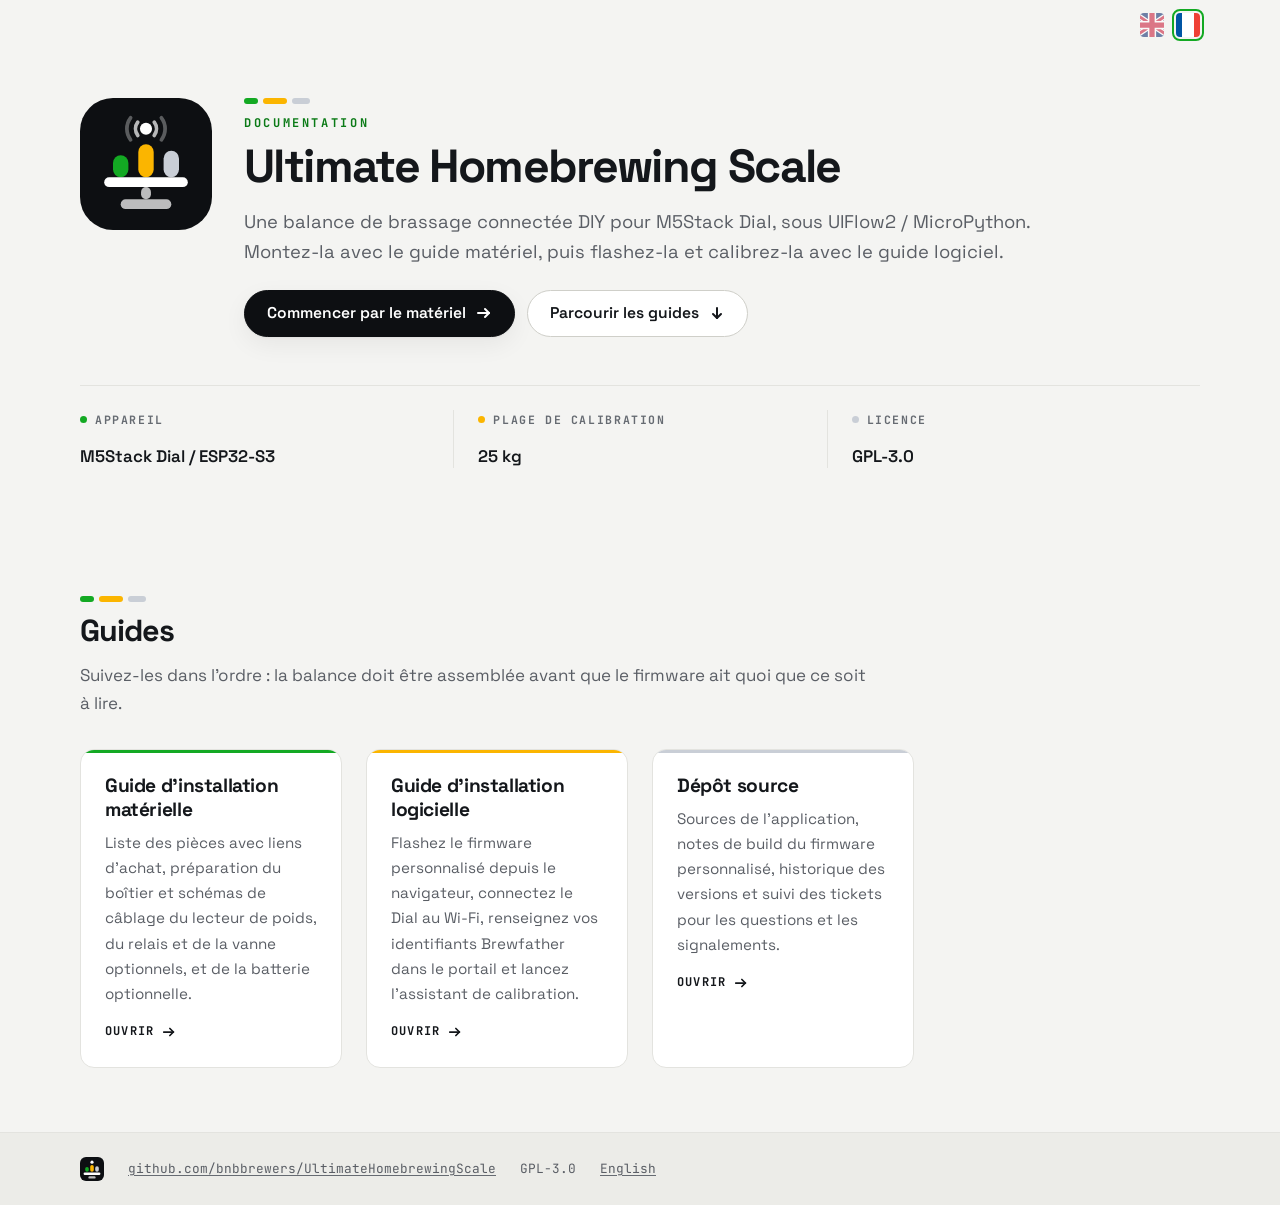
==== docs/fr/index.html @ 586615c9 "feat(docs): rebuild the documentation site on the UHS styleguide Replace the per-page inline CSS of " ====
<!doctype html>
<html lang="fr">
  <head>
    <meta charset="utf-8">
    <meta name="viewport" content="width=device-width, initial-scale=1">
    <title>Ultimate Homebrewing Scale — Documentation</title>
    <meta
      name="description"
      content="Documentation de l'Ultimate Homebrewing Scale, une balance de brassage connectée DIY pour M5Stack Dial : guides d'installation matérielle et logicielle."
    >
    <link rel="stylesheet" href="../assets/css/uhs-docs.css">
    <link rel="icon" type="image/png" sizes="32x32" href="../assets/logo/uhs-logo-dark-32.png">
    <link rel="icon" type="image/png" sizes="16x16" href="../assets/logo/uhs-logo-dark-16.png">
    <link rel="apple-touch-icon" sizes="180x180" href="../assets/logo/uhs-logo-dark-180.png">
    <meta property="og:image" content="https://bnbbrewers.github.io/UltimateHomebrewingScale/assets/logo/uhs-logo-dark-1024.png">
  </head>
  <body>
    <a class="uhs-skip" href="#main">Aller au contenu</a>

    <header class="uhs-header">
      <div class="wrap">
        <nav class="uhs-lang" aria-label="Langue">
          <a href="../" hreflang="en" lang="en" title="English" aria-label="English"><img src="../assets/flags/en.svg" alt="" width="24" height="24"></a>
          <a href="./" hreflang="fr" lang="fr" aria-current="true" title="Français" aria-label="Français"><img src="../assets/flags/fr.svg" alt="" width="24" height="24"></a>
        </nav>
      </div>
    </header>

    <section class="uhs-hero" aria-labelledby="page-title">
      <div class="wrap">
        <div class="uhs-hero__head">
          <svg class="uhs-hero__logo" viewBox="0 0 120 120" role="img" aria-label="Ultimate Homebrewing Scale">
            <rect width="120" height="120" rx="30" fill="#0D0F12"/>
            <g fill="none" stroke="#FFFFFF" stroke-width="3.4" stroke-linecap="round">
              <path d="M46 38A16.5 16.5 0 0 1 46 18" stroke-opacity=".32"/>
              <path d="M74 18A16.5 16.5 0 0 1 74 38" stroke-opacity=".32"/>
              <path d="M52.5 34A10 10 0 0 1 52.5 22" stroke-opacity=".7"/>
              <path d="M67.5 22A10 10 0 0 1 67.5 34" stroke-opacity=".7"/>
            </g>
            <circle cx="60" cy="28" r="5.5" fill="#FFFFFF"/>
            <rect x="30" y="52" width="14" height="20" rx="7" fill="#13A923"/>
            <rect x="53" y="42" width="14" height="30" rx="7" fill="#FBB500"/>
            <rect x="76" y="48" width="14" height="24" rx="7" fill="#C9CED6"/>
            <rect x="22" y="72" width="76" height="9" rx="4.5" fill="#FFFFFF"/>
            <rect x="55.5" y="81" width="9" height="11" rx="4.5" fill="#FFFFFF" fill-opacity=".72"/>
            <rect x="37" y="92" width="46" height="9" rx="4.5" fill="#FFFFFF" fill-opacity=".72"/>
          </svg>

          <div class="uhs-hero__text">
            <span class="uhs-rule" aria-hidden="true"><i></i><i></i><i></i></span>
            <p class="uhs-eyebrow">Documentation</p>
            <h1 id="page-title">Ultimate Homebrewing Scale</h1>
            <p class="uhs-lede">
              Une balance de brassage connectée DIY pour M5Stack Dial, sous UIFlow2 / MicroPython.
              Montez-la avec le guide matériel, puis flashez-la et calibrez-la avec le guide logiciel.
            </p>
            <div class="uhs-actions">
              <a class="uhs-btn" href="../HardwareInstallationGuide/fr/">
                Commencer par le matériel
                <svg width="16" height="16" viewBox="0 0 16 16" fill="none" stroke="currentColor" stroke-width="2" stroke-linecap="round" stroke-linejoin="round" aria-hidden="true"><path d="M2 8h11"/><path d="M9 4l4 4-4 4"/></svg>
              </a>
              <a class="uhs-btn uhs-btn--ghost" href="#guides">
                Parcourir les guides
                <svg width="16" height="16" viewBox="0 0 16 16" fill="none" stroke="currentColor" stroke-width="2" stroke-linecap="round" stroke-linejoin="round" aria-hidden="true"><path d="M8 3v10"/><path d="M4 9l4 4 4-4"/></svg>
              </a>
            </div>
          </div>
        </div>

        <div class="uhs-facts">
          <div>
            <p class="uhs-facts__label">Appareil</p>
            <p class="uhs-facts__value">M5Stack Dial / ESP32-S3</p>
          </div>
          <div>
            <p class="uhs-facts__label">Plage de calibration</p>
            <p class="uhs-facts__value">25 kg</p>
          </div>
          <div>
            <p class="uhs-facts__label">Licence</p>
            <p class="uhs-facts__value">GPL-3.0</p>
          </div>
        </div>
      </div>
    </section>

    <main id="main">
      <section id="guides" class="uhs-section">
        <div class="wrap">
          <span class="uhs-rule" aria-hidden="true"><i></i><i></i><i></i></span>
          <h2>Guides</h2>
          <p class="uhs-section__intro">
            Suivez-les dans l'ordre : la balance doit être assemblée avant que le firmware ait quoi que ce soit à lire.
          </p>

          <div class="uhs-cards">
            <a class="uhs-card uhs-card--link" href="../HardwareInstallationGuide/fr/">
              <h3>Guide d'installation matérielle</h3>
              <p>
                Liste des pièces avec liens d'achat, préparation du boîtier et schémas de câblage du lecteur de
                poids, du relais et de la vanne optionnels, et de la batterie optionnelle.
              </p>
              <span class="uhs-card__more">
                Ouvrir
                <svg width="14" height="14" viewBox="0 0 16 16" fill="none" stroke="currentColor" stroke-width="2" stroke-linecap="round" stroke-linejoin="round" aria-hidden="true"><path d="M2 8h11"/><path d="M9 4l4 4-4 4"/></svg>
              </span>
            </a>

            <a class="uhs-card uhs-card--link" href="../SoftwareInstallationGuide/fr/">
              <h3>Guide d'installation logicielle</h3>
              <p>
                Flashez le firmware personnalisé depuis le navigateur, connectez le Dial au Wi-Fi, renseignez vos
                identifiants Brewfather dans le portail et lancez l'assistant de calibration.
              </p>
              <span class="uhs-card__more">
                Ouvrir
                <svg width="14" height="14" viewBox="0 0 16 16" fill="none" stroke="currentColor" stroke-width="2" stroke-linecap="round" stroke-linejoin="round" aria-hidden="true"><path d="M2 8h11"/><path d="M9 4l4 4-4 4"/></svg>
              </span>
            </a>

            <a class="uhs-card uhs-card--link" href="https://github.com/bnbbrewers/UltimateHomebrewingScale">
              <h3>Dépôt source</h3>
              <p>
                Sources de l'application, notes de build du firmware personnalisé, historique des versions et
                suivi des tickets pour les questions et les signalements.
              </p>
              <span class="uhs-card__more">
                Ouvrir
                <svg width="14" height="14" viewBox="0 0 16 16" fill="none" stroke="currentColor" stroke-width="2" stroke-linecap="round" stroke-linejoin="round" aria-hidden="true"><path d="M2 8h11"/><path d="M9 4l4 4-4 4"/></svg>
              </span>
            </a>
          </div>
        </div>
      </section>
    </main>

    <footer class="uhs-footer">
      <div class="wrap">
        <svg viewBox="0 0 120 120" aria-hidden="true">
          <rect width="120" height="120" rx="30" fill="#0D0F12"/>
          <circle cx="60" cy="26" r="8" fill="#FFFFFF"/>
          <rect x="26" y="50" width="18" height="24" rx="9" fill="#13A923"/>
          <rect x="51" y="40" width="18" height="34" rx="9" fill="#FBB500"/>
          <rect x="76" y="46" width="18" height="28" rx="9" fill="#C9CED6"/>
          <rect x="18" y="78" width="84" height="12" rx="6" fill="#FFFFFF"/>
          <rect x="42" y="96" width="36" height="12" rx="6" fill="#FFFFFF" fill-opacity=".72"/>
        </svg>
        <a href="https://github.com/bnbbrewers/UltimateHomebrewingScale">github.com/bnbbrewers/UltimateHomebrewingScale</a>
        <span>GPL-3.0</span>
        <a href="../" hreflang="en" lang="en">English</a>
      </div>
    </footer>
  </body>
</html>
---- docs/assets/css/uhs-docs.css ----
/* Ultimate Homebrewing Scale — documentation stylesheet.
   Single stylesheet for every page published under docs/.
   DOCS_STYLEGUIDE.md is the source of truth; section numbers below match it. */

/* ------------------------------------------------------------------ fonts */
/* Self-hosted so the documentation stays readable offline from a clone. */

@font-face {
  font-family: "Space Grotesk";
  font-style: normal;
  font-weight: 300 700;
  font-display: swap;
  src: url("../fonts/space-grotesk-latin-wght-normal.woff2") format("woff2");
}

@font-face {
  font-family: "JetBrains Mono";
  font-style: normal;
  font-weight: 100 800;
  font-display: swap;
  src: url("../fonts/jetbrains-mono-latin-wght-normal.woff2") format("woff2");
}

/* ------------------------------------------------------------- §2 tokens */

:root {
  color-scheme: light dark;

  /* brand */
  --uhs-ink:        #0D0F12;
  --uhs-green:      #13A923;   /* hop   — flat fills and graphics */
  --uhs-amber:      #FBB500;   /* malt  — flat fills and graphics */
  --uhs-steel:      #C9CED6;   /* keg   — flat fills and graphics */

  /* readable variants for text on a light surface */
  --uhs-green-ink:  #0A7A16;
  --uhs-amber-ink:  #8A6200;
  --uhs-steel-ink:  #5A6270;

  /* surfaces */
  --uhs-bg:         #F4F4F2;
  --uhs-surface:    #FFFFFF;
  --uhs-surface-2:  #ECECE8;
  --uhs-border:     #E3E3DF;
  --uhs-border-strong: #CFCFC9;

  /* text */
  --uhs-text:       #14171B;
  --uhs-text-muted: #5A5E65;
  /* Styleguide 2 gives #80858C, but that is 3.37:1 on --uhs-bg and section 7
     requires 4.5:1 for text — this token labels the facts band. Darkened to
     the lightest value clearing 4.5:1 on all three light surfaces
     (bg 4.88, surface 5.37, surface-2 4.53), still lighter than
     --uhs-text-muted so the hierarchy holds. */
  --uhs-text-faint: #666B72;

  /* callout tints */
  --uhs-tint-green: #F1FAF2;
  --uhs-tint-amber: #FFF8E6;
  --uhs-tint-steel: #F2F4F7;

  /* code */
  --uhs-code-bg:    #0D0F12;
  --uhs-code-fg:    #EDEFF2;

  /* primary button — inverts in the dark theme */
  --uhs-btn-bg:       #0D0F12;
  --uhs-btn-fg:       #FFFFFF;
  --uhs-btn-bg-hover: #252A32;

  /* type */
  --uhs-font-sans: "Space Grotesk", ui-sans-serif, system-ui, "Segoe UI", sans-serif;
  --uhs-font-mono: "JetBrains Mono", ui-monospace, SFMono-Regular, Menlo, monospace;

  /* rhythm */
  --uhs-space-1: 4px;   --uhs-space-2: 8px;   --uhs-space-3: 12px;
  --uhs-space-4: 16px;  --uhs-space-5: 24px;  --uhs-space-6: 32px;
  --uhs-space-7: 48px;  --uhs-space-8: 64px;

  --uhs-radius-sm: 8px;
  --uhs-radius:    14px;
  --uhs-radius-lg: 20px;
  --uhs-radius-pill: 999px;

  --uhs-shadow: 0 1px 2px rgba(13, 15, 18, .04), 0 8px 24px rgba(13, 15, 18, .06);
  --uhs-shadow-lift: 0 2px 4px rgba(13, 15, 18, .06), 0 14px 32px rgba(13, 15, 18, .10);

  --uhs-measure: 72ch;   /* reading width of body copy */
  --uhs-page:   1120px;  /* container max width */
}

@media (prefers-color-scheme: dark) {
  :root {
    --uhs-bg:         #0D0F12;
    --uhs-surface:    #15181D;
    --uhs-surface-2:  #1D2128;
    --uhs-border:     #262B33;
    --uhs-border-strong: #343A44;

    --uhs-text:       #EDEFF2;
    --uhs-text-muted: #A2A8B2;
    /* Same section 7 correction as the light theme: the styleguide value
       #7C838D is 4.22:1 on --uhs-surface-2. Lightened to clear 4.5:1 on all
       three dark surfaces, still darker than --uhs-text-muted. */
    --uhs-text-faint: #818892;

    --uhs-green-ink:  #3FD152;
    --uhs-amber-ink:  #FFC633;
    --uhs-steel-ink:  #A8B0BB;

    --uhs-tint-green: #101E13;
    --uhs-tint-amber: #211A08;
    --uhs-tint-steel: #161A20;

    --uhs-code-bg:    #05070A;

    --uhs-btn-bg:       #EDEFF2;
    --uhs-btn-fg:       #0D0F12;
    --uhs-btn-bg-hover: #FFFFFF;

    --uhs-shadow: 0 1px 2px rgba(0,0,0,.4), 0 8px 24px rgba(0,0,0,.35);
    --uhs-shadow-lift: 0 2px 4px rgba(0,0,0,.45), 0 14px 32px rgba(0,0,0,.45);
  }
}

/* --------------------------------------------------- §3 base and typography */

*, *::before, *::after { box-sizing: border-box; }

html {
  scroll-behavior: smooth;
  -webkit-text-size-adjust: 100%;
}

body {
  margin: 0;
  background: var(--uhs-bg);
  color: var(--uhs-text);
  font-family: var(--uhs-font-sans);
  font-size: 1.0625rem;
  font-weight: 400;
  line-height: 1.65;
}

.wrap {
  width: min(100% - 2 * var(--uhs-space-5), var(--uhs-page));
  margin-inline: auto;
}

h1, h2, h3 {
  font-family: var(--uhs-font-sans);
  font-weight: 700;
  color: var(--uhs-text);
  text-wrap: balance;
}

h1 {
  margin: 0 0 var(--uhs-space-4);
  font-size: clamp(2rem, 4.4vw, 2.9rem);
  line-height: 1.05;
  letter-spacing: -0.035em;
}

h2 {
  margin: 0 0 var(--uhs-space-3);
  font-size: clamp(1.5rem, 3vw, 1.9rem);
  line-height: 1.15;
  letter-spacing: -0.03em;
}

h3 {
  margin: 0 0 var(--uhs-space-3);
  font-size: 1.2rem;
  line-height: 1.25;
  letter-spacing: -0.02em;
}

:where(p) { max-width: var(--uhs-measure); }
p { margin: 0 0 var(--uhs-space-4); }
p:last-child { margin-bottom: 0; }

a {
  color: inherit;
  text-decoration: underline;
  text-decoration-thickness: 0.07em;
  text-decoration-color: var(--uhs-text-faint);
  text-underline-offset: 0.18em;
}

a:hover { text-decoration-color: currentColor; }

strong { font-weight: 700; }

:focus-visible {
  outline: 2px solid var(--uhs-green);
  outline-offset: 2px;
  border-radius: 2px;
}

/* The sticky anchor bar must never cover the heading it jumped to. */
[id] { scroll-margin-top: 84px; }

.uhs-skip {
  position: absolute;
  left: var(--uhs-space-4);
  top: -100px;
  z-index: 40;
  padding: 10px 16px;
  border-radius: var(--uhs-radius-pill);
  background: var(--uhs-btn-bg);
  color: var(--uhs-btn-fg);
  font-weight: 600;
  text-decoration: none;
  transition: top .15s ease;
}

.uhs-skip:focus-visible { top: var(--uhs-space-3); }

/* --------------------------------------------- §5.0 three-colour brand rule */

.uhs-rule {
  display: flex;
  align-items: flex-end;
  gap: 5px;
  margin-bottom: var(--uhs-space-3);
}

.uhs-rule i { display: block; height: 6px; border-radius: 3px; }
.uhs-rule i:nth-child(1) { width: 14px; background: var(--uhs-green); }
.uhs-rule i:nth-child(2) { width: 24px; background: var(--uhs-amber); }
.uhs-rule i:nth-child(3) { width: 18px; background: var(--uhs-steel); }

/* ------------------------------------------------------------- §5.1 header */

/* Transparent: a filled strip carrying only two flags reads as a separate,
   empty band above the hero. It sits on the page instead. */
.uhs-header {
  background: transparent;
  border-bottom: 0;
}

.uhs-header .wrap {
  display: flex;
  align-items: center;
  justify-content: flex-end;
  min-height: 50px;
}

.uhs-lang {
  display: inline-flex;
  align-items: center;
  gap: var(--uhs-space-3);
}

.uhs-lang a {
  display: inline-flex;
  border-radius: 4px;
  text-decoration: none;
  opacity: .55;
  transition: opacity .15s ease;
}

.uhs-lang a:hover { opacity: 1; }

.uhs-lang a[aria-current="true"] {
  opacity: 1;
  outline: 2px solid var(--uhs-green);
  outline-offset: 2px;
}

.uhs-lang img {
  display: block;
  width: 24px;
  height: 24px;
  border-radius: 4px;
  object-fit: cover;
}

/* --------------------------------------------------------------- §5.2 hero */

.uhs-hero { padding-block: var(--uhs-space-7) var(--uhs-space-8); }

/* Two-column hero: copy on the left, summary panel on the right. Needs more
   room than the §6 paliers give, so it splits at its own 900px breakpoint —
   below that the panel drops under the copy. */
.uhs-hero__grid {
  display: grid;
  gap: var(--uhs-space-6);
  align-items: start;
}

@media (min-width: 900px) {
  .uhs-hero__grid { grid-template-columns: minmax(0, 1fr) minmax(0, 400px); }
}

/* Recessed: the panel sits a step away from the page so the boxes inside it
   can sit on --uhs-surface and read as raised. Three levels, both themes. */
.uhs-hero__panel {
  padding: var(--uhs-space-5);
  background: var(--uhs-surface-2);
  border: 1px solid var(--uhs-border);
  border-radius: var(--uhs-radius);
}

.uhs-hero__panel > :first-child { margin-top: 0; }

.uhs-hero__panel .uhs-hero__figure {
  max-width: none;
  margin: 0;
}

/* Compact: the panel has to stay close to the height of the copy beside it. */
.uhs-hero__panel .uhs-diagram__box {
  padding: var(--uhs-space-2) var(--uhs-space-3);
  border-color: var(--uhs-border-strong);
  font-size: .9rem;
}

.uhs-hero__panel .uhs-diagram__box span { margin-top: 0; }

.uhs-hero__head {
  display: flex;
  flex-direction: column;
  align-items: flex-start;
  gap: var(--uhs-space-5);
}

.uhs-hero__logo {
  flex: none;
  width: 84px;
  height: 84px;
}

/* align-items: flex-start above is what the row layout needs, but in the
   stacked layout it sizes this block to max-content and the h1 overflows the
   container. Stretch it back to the container width. */
.uhs-hero__text {
  align-self: stretch;
  max-width: var(--uhs-measure);
}

/* The hero illustration is a portrait device photo: bounded so it does not
   dominate the page the way a full-width figure would. */
.uhs-hero__figure {
  max-width: 300px;
  margin: var(--uhs-space-7) 0 0;
}

.uhs-eyebrow {
  margin: 0 0 var(--uhs-space-3);
  font-family: var(--uhs-font-mono);
  font-size: .75rem;
  font-weight: 700;
  line-height: 1.2;
  letter-spacing: 0.22em;
  text-transform: uppercase;
  color: var(--uhs-green-ink);
}

.uhs-lede {
  margin: 0;
  font-size: 1.15rem;
  line-height: 1.6;
  color: var(--uhs-text-muted);
}

/* Buttons — never more than two side by side. */

.uhs-actions {
  display: flex;
  flex-wrap: wrap;
  gap: var(--uhs-space-3);
  margin-top: var(--uhs-space-5);
}

.uhs-btn {
  display: inline-flex;
  align-items: center;
  gap: 10px;
  padding: 13px 22px;
  border: 1.5px solid var(--uhs-btn-bg);
  border-radius: var(--uhs-radius-pill);
  background: var(--uhs-btn-bg);
  color: var(--uhs-btn-fg);
  font-family: var(--uhs-font-sans);
  font-size: .975rem;
  font-weight: 600;
  line-height: 1.2;
  text-decoration: none;
  box-shadow: var(--uhs-shadow);
  cursor: pointer;
  transition: transform .15s ease, box-shadow .15s ease, background .15s ease, border-color .15s ease;
}

.uhs-btn svg {
  flex: none;
  transition: transform .15s ease;
}

.uhs-btn:hover {
  background: var(--uhs-btn-bg-hover);
  border-color: var(--uhs-btn-bg-hover);
  transform: translateY(-1px);
  box-shadow: var(--uhs-shadow-lift);
}

.uhs-btn:hover svg { transform: translateX(3px); }

.uhs-btn--ghost {
  background: var(--uhs-surface);
  color: var(--uhs-text);
  border-color: var(--uhs-border-strong);
  box-shadow: none;
}

.uhs-btn--ghost:hover {
  background: var(--uhs-surface-2);
  border-color: var(--uhs-border-strong);
  box-shadow: none;
}

.uhs-btn--ghost:hover svg { transform: translateY(2px); }

/* Facts band */

.uhs-facts {
  display: grid;
  gap: var(--uhs-space-5);
  margin-top: var(--uhs-space-7);
  padding-top: var(--uhs-space-5);
  border-top: 1px solid var(--uhs-border);
}

.uhs-facts__label {
  display: flex;
  align-items: center;
  gap: var(--uhs-space-2);
  font-family: var(--uhs-font-mono);
  font-size: .72rem;
  font-weight: 700;
  letter-spacing: 0.14em;
  text-transform: uppercase;
  color: var(--uhs-text-faint);
}

.uhs-facts__label::before {
  content: "";
  flex: none;
  width: 7px;
  height: 7px;
  border-radius: 50%;
  background: var(--uhs-steel);
}

.uhs-facts > div:nth-child(3n+1) .uhs-facts__label::before { background: var(--uhs-green); }
.uhs-facts > div:nth-child(3n+2) .uhs-facts__label::before { background: var(--uhs-amber); }
.uhs-facts > div:nth-child(3n)   .uhs-facts__label::before { background: var(--uhs-steel); }

.uhs-facts__value {
  margin-top: var(--uhs-space-2);
  font-size: 1.05rem;
  font-weight: 600;
  line-height: 1.4;
}

/* ------------------------------------------------- §5.3 sticky anchor bar */

.uhs-toc {
  position: sticky;
  top: 0;
  z-index: 20;
  background: var(--uhs-surface);
  border-top: 1px solid var(--uhs-border);
  border-bottom: 1px solid var(--uhs-border);
}

.uhs-toc .wrap {
  display: flex;
  align-items: center;
  gap: var(--uhs-space-4);
  min-height: 54px;
}

.uhs-toc__brand {
  flex: none;
  display: inline-flex;
  align-items: center;
  gap: var(--uhs-space-2);
  text-decoration: none;
}

.uhs-toc__brand svg { display: block; flex: none; }

.uhs-toc__brand span {
  display: none;
  font-family: var(--uhs-font-sans);
  font-size: 1.15rem;
  font-weight: 700;
  letter-spacing: -0.05em;
}

.uhs-toc__sep {
  flex: none;
  align-self: stretch;
  width: 1px;
  margin-block: 12px;
  background: var(--uhs-border);
}

.uhs-toc ul {
  display: flex;
  gap: var(--uhs-space-2);
  margin: 0;
  padding: 0;
  max-width: none;
  list-style: none;
  overflow-x: auto;
  scrollbar-width: none;
}

.uhs-toc ul::-webkit-scrollbar { display: none; }

/* Scoped to the list: a bare `.uhs-toc a` also matches the brand link and,
   being the more specific selector, would turn it into a pill. */
.uhs-toc ul a {
  display: block;
  padding: 6px 12px;
  /* Two deviations from styleguide 5.3, both on request: 2.5px rather than
     1.5px, and neutral label text instead of the border's -ink variant.
     Only the border carries the colour. */
  border: 2.5px solid var(--uhs-steel);
  border-radius: var(--uhs-radius-pill);
  font-family: var(--uhs-font-mono);
  font-size: .8rem;
  line-height: 1.3;
  white-space: nowrap;
  text-decoration: none;
  color: var(--uhs-text);
  transition: background .15s ease;
}

.uhs-toc li:nth-child(3n+1) a { border-color: var(--uhs-green); }
.uhs-toc li:nth-child(3n+1) a:hover { background: var(--uhs-tint-green); }
.uhs-toc li:nth-child(3n+2) a { border-color: var(--uhs-amber); }
.uhs-toc li:nth-child(3n+2) a:hover { background: var(--uhs-tint-amber); }
.uhs-toc li:nth-child(3n)   a { border-color: var(--uhs-steel); }
.uhs-toc li:nth-child(3n)   a:hover { background: var(--uhs-tint-steel); }

/* ----------------------------------------------------------- §5.4 sections */

.uhs-section { padding-block: var(--uhs-space-8); }
.uhs-section + .uhs-section { border-top: 1px solid var(--uhs-border); }

.uhs-section__intro {
  margin: 0;
  color: var(--uhs-text-muted);
}

.uhs-subhead {
  margin: var(--uhs-space-7) 0 var(--uhs-space-3);
  font-size: 1.05rem;
}

/* ------------------------------------------------------------- §5.5 cards */

.uhs-cards {
  display: grid;
  /* auto-fill, not auto-fit: auto-fit collapses the empty tracks, so a group
     holding a single card stretches it across the full page width and its
     photo becomes a letterbox. */
  grid-template-columns: repeat(auto-fill, minmax(240px, 1fr));
  gap: var(--uhs-space-5);
  margin-top: var(--uhs-space-6);
}

.uhs-card {
  position: relative;
  overflow: hidden;
  padding: var(--uhs-space-5);
  background: var(--uhs-surface);
  border: 1px solid var(--uhs-border);
  border-radius: var(--uhs-radius);
}

.uhs-card::before {
  content: "";
  position: absolute;
  inset: 0 0 auto 0;
  height: 3px;
  background: var(--uhs-steel);
}

.uhs-card:nth-child(3n+1)::before { background: var(--uhs-green); }
.uhs-card:nth-child(3n+2)::before { background: var(--uhs-amber); }
.uhs-card:nth-child(3n)::before   { background: var(--uhs-steel); }

.uhs-card h3 { margin-bottom: var(--uhs-space-2); }

.uhs-card p {
  max-width: none;
  margin-bottom: 0;
  font-size: .95rem;
  color: var(--uhs-text-muted);
}

.uhs-card p + p { margin-top: var(--uhs-space-3); }

.uhs-cards + .uhs-note { margin-top: var(--uhs-space-6); }

/* Part card — the shopping-list variant: product photo, copy, buy links.
   Column layout so the buy links sit at the card foot however long the copy. */

.uhs-card--part {
  display: flex;
  flex-direction: column;
}

.uhs-card--part .uhs-card__links { margin-top: auto; }

.uhs-card__photo {
  margin: 0 0 var(--uhs-space-4);
  overflow: hidden;
  background: var(--uhs-surface-2);
  border: 1px solid var(--uhs-border);
  border-radius: var(--uhs-radius-sm);
}

.uhs-card__photo img {
  display: block;
  width: 100%;
  height: 168px;
  object-fit: contain;
}

.uhs-card__links {
  max-width: none;
  margin: var(--uhs-space-4) 0 0;
  padding-left: 1.15rem;
  font-family: var(--uhs-font-mono);
  font-size: .8rem;
  line-height: 1.6;
}

.uhs-card__links li + li { margin-top: var(--uhs-space-1); }

/* ------------------------------------------------------ §5.6 numbered steps */

.uhs-steps {
  counter-reset: uhs-step;
  max-width: none;
  margin: var(--uhs-space-6) 0 0;
  padding: 0;
  list-style: none;
}

.uhs-step {
  counter-increment: uhs-step;
  position: relative;
  padding-bottom: var(--uhs-space-7);
}

.uhs-step:last-child { padding-bottom: 0; }

.uhs-step::before {
  content: counter(uhs-step);
  display: flex;
  align-items: center;
  justify-content: center;
  width: 40px;
  height: 40px;
  margin-bottom: var(--uhs-space-4);
  border: 3px solid var(--uhs-steel);
  border-radius: 50%;
  background: var(--uhs-ink);
  color: #FFFFFF;
  font-family: var(--uhs-font-mono);
  font-size: .95rem;
  font-weight: 700;
  line-height: 1;
}

.uhs-step:nth-child(3n+1)::before { border-color: var(--uhs-green); }
.uhs-step:nth-child(3n+2)::before { border-color: var(--uhs-amber); }
.uhs-step:nth-child(3n)::before   { border-color: var(--uhs-steel); }

.uhs-step h3 { margin-top: 0; }

.uhs-step > ol,
.uhs-step > ul {
  max-width: var(--uhs-measure);
  margin: 0 0 var(--uhs-space-4);
  padding-left: 1.3rem;
}

.uhs-step > ol li + li,
.uhs-step > ul li + li { margin-top: var(--uhs-space-2); }

/* ------------------------------------------------------------ §5.7 figures */

.uhs-figure { margin: 0 0 var(--uhs-space-5); }

.uhs-figure img {
  display: block;
  max-width: 100%;
  height: auto;
  background: var(--uhs-surface);
  border: 1px solid var(--uhs-border);
  border-radius: var(--uhs-radius);
}

.uhs-figure figcaption {
  margin-top: var(--uhs-space-3);
  font-family: var(--uhs-font-mono);
  font-size: .8rem;
  line-height: 1.5;
  letter-spacing: 0.02em;
  color: var(--uhs-text-muted);
}

/* Device and phone screenshots are tall portraits shot at sensor resolution;
   left at container width they swamp the step they illustrate. Wiring
   diagrams are deliberately excluded — those are drawings meant to be read. */
.uhs-figure--portrait { max-width: 400px; }

.uhs-figures {
  display: grid;
  grid-template-columns: repeat(auto-fit, minmax(220px, 1fr));
  gap: var(--uhs-space-5);
  margin-bottom: var(--uhs-space-5);
}

.uhs-figures .uhs-figure { margin-bottom: 0; }

/* ----------------------------------------------------------- §5.8 callouts */

.uhs-note {
  margin: 0 0 var(--uhs-space-5);
  padding: var(--uhs-space-4);
  background: var(--uhs-tint-steel);
  border: 1px solid var(--uhs-border);
  border-left: 3px solid var(--uhs-steel-ink);
  border-radius: var(--uhs-radius-sm);
  font-size: .975rem;
}

.uhs-note p { max-width: none; }
.uhs-note > :last-child { margin-bottom: 0; }

.uhs-note__label { font-weight: 700; color: var(--uhs-steel-ink); }

.uhs-note--tip { background: var(--uhs-tint-green); border-left-color: var(--uhs-green); }
.uhs-note--tip .uhs-note__label { color: var(--uhs-green-ink); }

.uhs-note--warn { background: var(--uhs-tint-amber); border-left-color: var(--uhs-amber); }
.uhs-note--warn .uhs-note__label { color: var(--uhs-amber-ink); }

.uhs-note--info { background: var(--uhs-tint-steel); border-left-color: var(--uhs-steel-ink); }
.uhs-note--info .uhs-note__label { color: var(--uhs-steel-ink); }

/* ------------------------------------------------------------- §5.9 tables */

.uhs-table-wrap {
  margin: 0 0 var(--uhs-space-5);
  overflow-x: auto;
}

.uhs-table {
  width: 100%;
  border-collapse: collapse;
  font-size: .95rem;
}

.uhs-table th,
.uhs-table td {
  padding: var(--uhs-space-3) var(--uhs-space-4);
  text-align: left;
  vertical-align: top;
}

.uhs-table th:first-child,
.uhs-table td:first-child { padding-left: 0; }

.uhs-table th {
  font-family: var(--uhs-font-mono);
  font-size: .75rem;
  font-weight: 700;
  letter-spacing: 0.12em;
  text-transform: uppercase;
  color: var(--uhs-text-muted);
  border-bottom: 2px solid var(--uhs-border-strong);
  white-space: nowrap;
}

.uhs-table td { border-bottom: 1px solid var(--uhs-border); }
.uhs-table tbody tr:last-child td { border-bottom: 0; }

/* --------------------------------------------------------------- §5.10 code */

code {
  padding: 2px 6px;
  background: var(--uhs-surface-2);
  border: 1px solid var(--uhs-border);
  border-radius: 6px;
  font-family: var(--uhs-font-mono);
  font-size: .9em;
  /* SSIDs and portal addresses are long unbreakable tokens on a narrow screen. */
  overflow-wrap: break-word;
}

pre {
  margin: 0 0 var(--uhs-space-5);
  padding: var(--uhs-space-5);
  background: var(--uhs-code-bg);
  color: var(--uhs-code-fg);
  border-radius: var(--uhs-radius);
  overflow-x: auto;
  font-size: .875rem;
  line-height: 1.55;
}

pre code {
  padding: 0;
  background: none;
  border: 0;
  font-size: inherit;
  color: inherit;
}

/* ---------------------------------------------------- §5.11 troubleshooting */

.uhs-troubleshoot {
  max-width: var(--uhs-measure);
  margin: var(--uhs-space-6) 0 0;
}

.uhs-troubleshoot dt {
  padding-top: var(--uhs-space-4);
  font-weight: 600;
}

.uhs-troubleshoot dd {
  margin: var(--uhs-space-1) 0 0;
  padding-bottom: var(--uhs-space-4);
  border-bottom: 1px solid var(--uhs-border);
  color: var(--uhs-text-muted);
}

.uhs-troubleshoot dd:last-child { border-bottom: 0; }

/* ------------------------------------------------------------ §5.12 footer */

.uhs-footer {
  background: var(--uhs-surface-2);
  border-top: 1px solid var(--uhs-border);
  font-family: var(--uhs-font-mono);
  font-size: .8rem;
  line-height: 1.6;
  color: var(--uhs-text-muted);
}

.uhs-footer .wrap {
  display: flex;
  flex-wrap: wrap;
  align-items: center;
  gap: var(--uhs-space-3) var(--uhs-space-5);
  padding-block: var(--uhs-space-5);
}

.uhs-footer svg {
  flex: none;
  display: block;
  width: 24px;
  height: 24px;
}

/* The repository URL is one unbreakable token, wider than the container at
   320px; without this it scrolls the whole document sideways. */
.uhs-footer a { overflow-wrap: anywhere; }

/* --------------------------------------------- hero flow diagram (hardware) */
/* Not a styleguide component: the hardware hero illustration is a block
   diagram rather than a photo. Kept in ink and grey, decorative only.
   It is a tree, not a chain: both the weight reader (Port A) and the optional
   relay (Port B) hang off the Dial. A stacked chain would wrongly read as the
   VEVOR platform feeding the relay. */

.uhs-diagram {
  display: flex;
  flex-direction: column;
}

.uhs-diagram__box {
  padding: var(--uhs-space-4);
  background: var(--uhs-surface);
  border: 1px solid var(--uhs-border);
  border-radius: var(--uhs-radius-sm);
  font-size: .95rem;
  font-weight: 600;
}

.uhs-diagram__box span {
  display: block;
  margin-top: var(--uhs-space-1);
  font-family: var(--uhs-font-mono);
  font-size: .72rem;
  font-weight: 400;
  letter-spacing: 0.02em;
  color: var(--uhs-text-muted);
}

/* The trunk: a rule descending from the root box, with one elbow per branch. */
.uhs-diagram__branches {
  display: flex;
  flex-direction: column;
  gap: var(--uhs-space-4);
  margin-left: var(--uhs-space-5);
  padding: var(--uhs-space-4) 0 0 var(--uhs-space-4);
  border-left: 2px solid var(--uhs-border-strong);
}

.uhs-diagram__branch {
  position: relative;
  display: flex;
  flex-direction: column;
  gap: var(--uhs-space-1);
}

.uhs-diagram__branch::before {
  content: "";
  position: absolute;
  top: 20px;
  left: calc(-1 * var(--uhs-space-4));
  width: var(--uhs-space-4);
  height: 2px;
  background: var(--uhs-border-strong);
}

/* The last branch ends the trunk: mask the rule below its elbow. */
.uhs-diagram__branch:last-child::after {
  content: "";
  position: absolute;
  top: 22px;
  bottom: calc(-1 * var(--uhs-space-4));
  left: calc(-1 * var(--uhs-space-4) - 2px);
  width: 2px;
  background: var(--uhs-surface-2);
}

.uhs-diagram__link {
  display: flex;
  justify-content: center;
  color: var(--uhs-text-faint);
}

/* ------------------------------------------------- web installer (software) */
/* esp-web-tools renders its own button; the slotted one inherits .uhs-btn. */

.uhs-install {
  display: flex;
  flex-wrap: wrap;
  align-items: center;
  gap: var(--uhs-space-4);
  margin: 0 0 var(--uhs-space-5);
  padding: var(--uhs-space-5);
  background: var(--uhs-surface);
  border: 1px solid var(--uhs-border);
  border-radius: var(--uhs-radius);
}

/* -------------------------------------------------- home page card listing */

.uhs-card--link { display: block; text-decoration: none; }

.uhs-card--link:hover {
  border-color: var(--uhs-border-strong);
  box-shadow: var(--uhs-shadow);
}

.uhs-card__more {
  display: inline-flex;
  align-items: center;
  gap: 8px;
  margin-top: var(--uhs-space-4);
  font-family: var(--uhs-font-mono);
  font-size: .75rem;
  font-weight: 700;
  letter-spacing: 0.1em;
  text-transform: uppercase;
}

.uhs-card__more svg { transition: transform .15s ease; }
.uhs-card--link:hover .uhs-card__more svg { transform: translateX(3px); }

/* Redirect stub pages. */

.uhs-redirect {
  display: grid;
  min-height: 100vh;
  place-items: center;
  padding: var(--uhs-space-5);
  text-align: center;
}

/* ------------------------------------------------------------- §6 responsive */

@media (min-width: 640px) {
  .uhs-facts {
    grid-template-columns: repeat(3, 1fr);
    gap: 0;
  }

  .uhs-facts > div { padding-right: var(--uhs-space-5); }

  .uhs-facts > div + div {
    padding-left: var(--uhs-space-5);
    border-left: 1px solid var(--uhs-border);
  }

  .uhs-step { padding-left: 64px; }

  .uhs-step::before {
    position: absolute;
    left: 0;
    top: 0;
    margin-bottom: 0;
  }

  /* The connecting rule runs from one badge to the next, and stops short. */
  .uhs-step::after {
    content: "";
    position: absolute;
    left: 19px;
    top: 48px;
    bottom: var(--uhs-space-3);
    width: 2px;
    background: var(--uhs-border);
  }

  .uhs-step:last-child::after { display: none; }
}

@media (min-width: 720px) {
  .uhs-hero__head { flex-direction: row; gap: var(--uhs-space-6); }
  .uhs-hero__logo { width: 132px; height: 132px; }
  .uhs-toc__brand span { display: block; }
  .uhs-table th:first-child { width: 34%; }
}

/* --------------------------------------------------------- §7 accessibility */

@media (prefers-reduced-motion: reduce) {
  html { scroll-behavior: auto; }

  *, *::before, *::after {
    transition-duration: 0.01ms !important;
    animation-duration: 0.01ms !important;
    animation-iteration-count: 1 !important;
  }
}
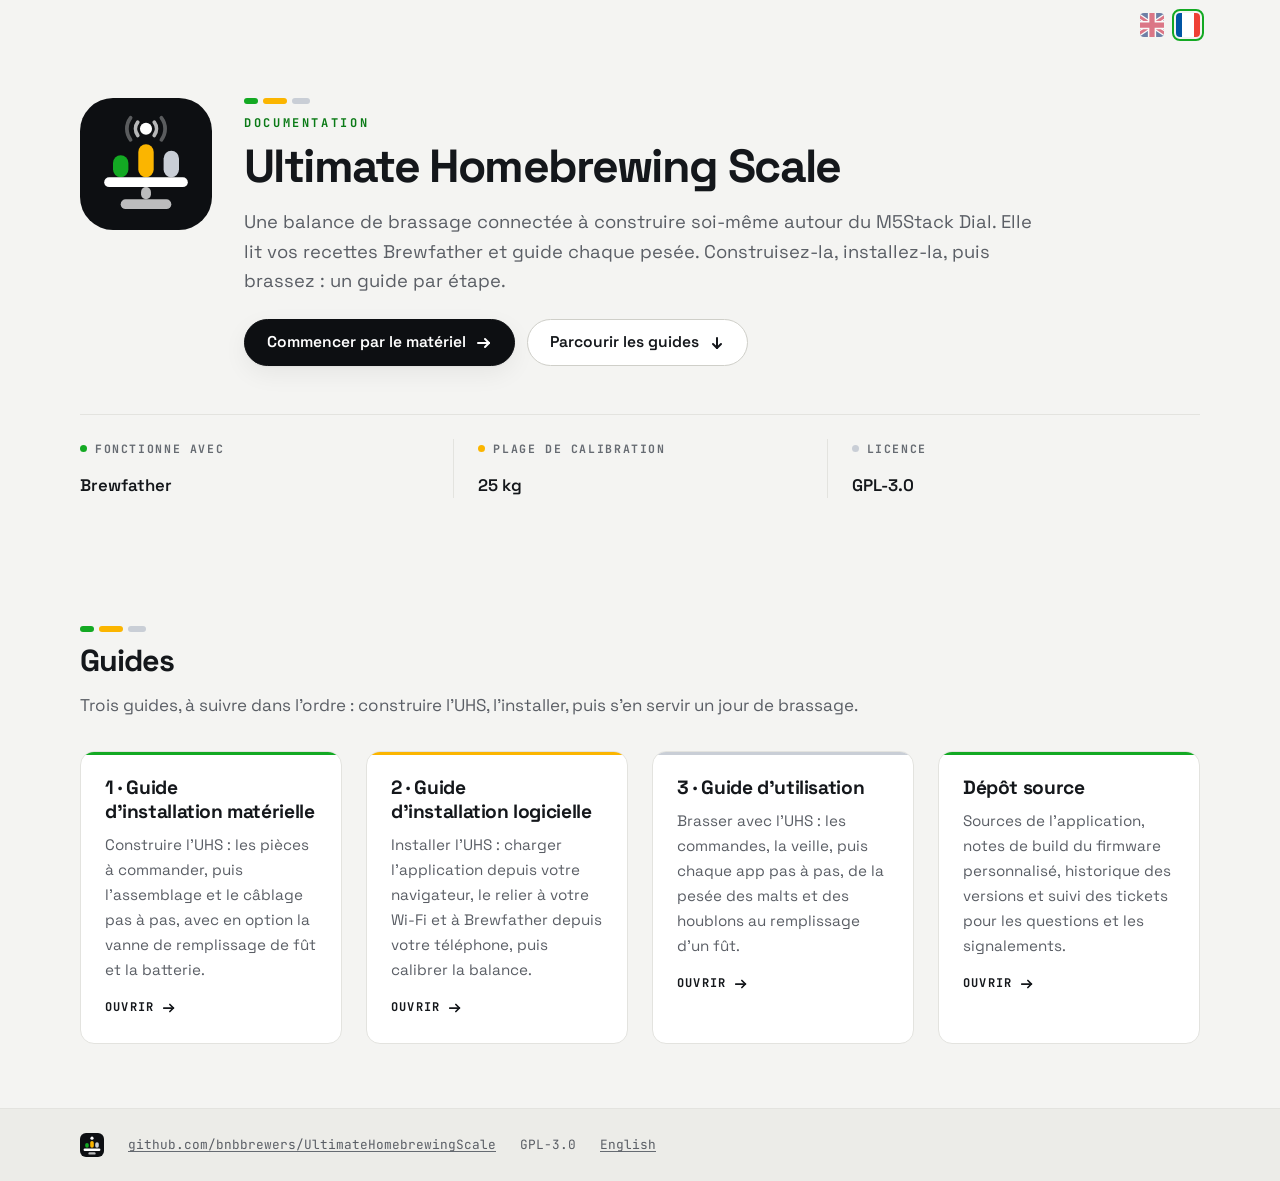
==== commit e65761d9: "docs: add the user guide and tell one story across the three guides - New UserGuide (EN/FR): control" ====
--- a/docs/fr/index.html
+++ b/docs/fr/index.html
@@ -6,7 +6,7 @@
     <title>Ultimate Homebrewing Scale — Documentation</title>
     <meta
       name="description"
-      content="Documentation de l'Ultimate Homebrewing Scale, une balance de brassage connectée DIY pour M5Stack Dial : guides d'installation matérielle et logicielle."
+      content="Documentation de l'Ultimate Homebrewing Scale, une balance de brassage connectée DIY pour M5Stack Dial : guides d'installation matérielle et logicielle, et guide d'utilisation."
     >
     <link rel="stylesheet" href="../assets/css/uhs-docs.css">
     <link rel="icon" type="image/png" sizes="32x32" href="../assets/logo/uhs-logo-dark-32.png">
@@ -51,8 +51,8 @@
             <p class="uhs-eyebrow">Documentation</p>
             <h1 id="page-title">Ultimate Homebrewing Scale</h1>
             <p class="uhs-lede">
-              Une balance de brassage connectée DIY pour M5Stack Dial, sous UIFlow2 / MicroPython.
-              Montez-la avec le guide matériel, puis flashez-la et calibrez-la avec le guide logiciel.
+              Une balance de brassage connectée à construire soi-même autour du M5Stack Dial. Elle lit vos recettes
+              Brewfather et guide chaque pesée. Construisez-la, installez-la, puis brassez : un guide par étape.
             </p>
             <div class="uhs-actions">
               <a class="uhs-btn" href="../HardwareInstallationGuide/fr/">
@@ -69,8 +69,8 @@
 
         <div class="uhs-facts">
           <div>
-            <p class="uhs-facts__label">Appareil</p>
-            <p class="uhs-facts__value">M5Stack Dial / ESP32-S3</p>
+            <p class="uhs-facts__label">Fonctionne avec</p>
+            <p class="uhs-facts__value">Brewfather</p>
           </div>
           <div>
             <p class="uhs-facts__label">Plage de calibration</p>
@@ -90,15 +90,15 @@
           <span class="uhs-rule" aria-hidden="true"><i></i><i></i><i></i></span>
           <h2>Guides</h2>
           <p class="uhs-section__intro">
-            Suivez-les dans l'ordre : la balance doit être assemblée avant que le firmware ait quoi que ce soit à lire.
+            Trois guides, à suivre dans l'ordre : construire l'UHS, l'installer, puis s'en servir un jour de brassage.
           </p>
 
           <div class="uhs-cards">
             <a class="uhs-card uhs-card--link" href="../HardwareInstallationGuide/fr/">
-              <h3>Guide d'installation matérielle</h3>
+              <h3>1 · Guide d'installation matérielle</h3>
               <p>
-                Liste des pièces avec liens d'achat, préparation du boîtier et schémas de câblage du lecteur de
-                poids, du relais et de la vanne optionnels, et de la batterie optionnelle.
+                Construire l'UHS : les pièces à commander, puis l'assemblage et le câblage pas à pas, avec en option
+                la vanne de remplissage de fût et la batterie.
               </p>
               <span class="uhs-card__more">
                 Ouvrir
@@ -107,10 +107,22 @@
             </a>
 
             <a class="uhs-card uhs-card--link" href="../SoftwareInstallationGuide/fr/">
-              <h3>Guide d'installation logicielle</h3>
+              <h3>2 · Guide d'installation logicielle</h3>
               <p>
-                Flashez le firmware personnalisé depuis le navigateur, connectez le Dial au Wi-Fi, renseignez vos
-                identifiants Brewfather dans le portail et lancez l'assistant de calibration.
+                Installer l'UHS : charger l'application depuis votre navigateur, le relier à votre Wi-Fi et à
+                Brewfather depuis votre téléphone, puis calibrer la balance.
+              </p>
+              <span class="uhs-card__more">
+                Ouvrir
+                <svg width="14" height="14" viewBox="0 0 16 16" fill="none" stroke="currentColor" stroke-width="2" stroke-linecap="round" stroke-linejoin="round" aria-hidden="true"><path d="M2 8h11"/><path d="M9 4l4 4-4 4"/></svg>
+              </span>
+            </a>
+
+            <a class="uhs-card uhs-card--link" href="../UserGuide/fr/">
+              <h3>3 · Guide d'utilisation</h3>
+              <p>
+                Brasser avec l'UHS : les commandes, la veille, puis chaque app pas à pas, de la pesée des malts et
+                des houblons au remplissage d'un fût.
               </p>
               <span class="uhs-card__more">
                 Ouvrir
--- a/docs/assets/css/uhs-docs.css
+++ b/docs/assets/css/uhs-docs.css
@@ -991,6 +991,65 @@
 .uhs-card__more svg { transition: transform .15s ease; }
 .uhs-card--link:hover .uhs-card__more svg { transform: translateX(3px); }
 
+/* -------------------------------------------------- user guide app entries */
+
+/* The launcher icons are the Dial's own artwork, shown as they appear on the
+   device: content, like a screenshot, not decoration. They are 38 px sources,
+   so they stay close to that size rather than being blown up. Their corners
+   are opaque black, drawn for the Dial's black screen: the round crop keeps
+   the disc and drops the square in the light theme. */
+
+.uhs-applist img,
+.uhs-app-head img { border-radius: 50%; }
+
+/* Steps are followed by a callout at section level here, not inside a step. */
+.uhs-steps + .uhs-note { margin-top: var(--uhs-space-6); }
+
+.uhs-applist {
+  display: grid;
+  gap: var(--uhs-space-2);
+  max-width: none;
+  margin: 0;
+  padding: 0;
+  list-style: none;
+}
+
+.uhs-applist a {
+  display: flex;
+  align-items: center;
+  gap: var(--uhs-space-3);
+  padding: var(--uhs-space-2) var(--uhs-space-3);
+  background: var(--uhs-surface);
+  border: 1px solid var(--uhs-border-strong);
+  border-radius: var(--uhs-radius-sm);
+  text-decoration: none;
+  transition: border-color .15s ease, box-shadow .15s ease;
+}
+
+.uhs-applist a:hover { box-shadow: var(--uhs-shadow); }
+
+.uhs-applist img { flex: none; width: 38px; height: 38px; }
+
+.uhs-applist strong { display: block; font-size: .975rem; }
+
+.uhs-applist span {
+  display: block;
+  font-size: .85rem;
+  line-height: 1.4;
+  color: var(--uhs-text-muted);
+}
+
+.uhs-app-head {
+  display: flex;
+  align-items: center;
+  gap: var(--uhs-space-4);
+  margin-bottom: var(--uhs-space-3);
+}
+
+.uhs-app-head h2 { margin: 0; }
+
+.uhs-app-head img { flex: none; width: 48px; height: 48px; }
+
 /* Redirect stub pages. */
 
 .uhs-redirect {
